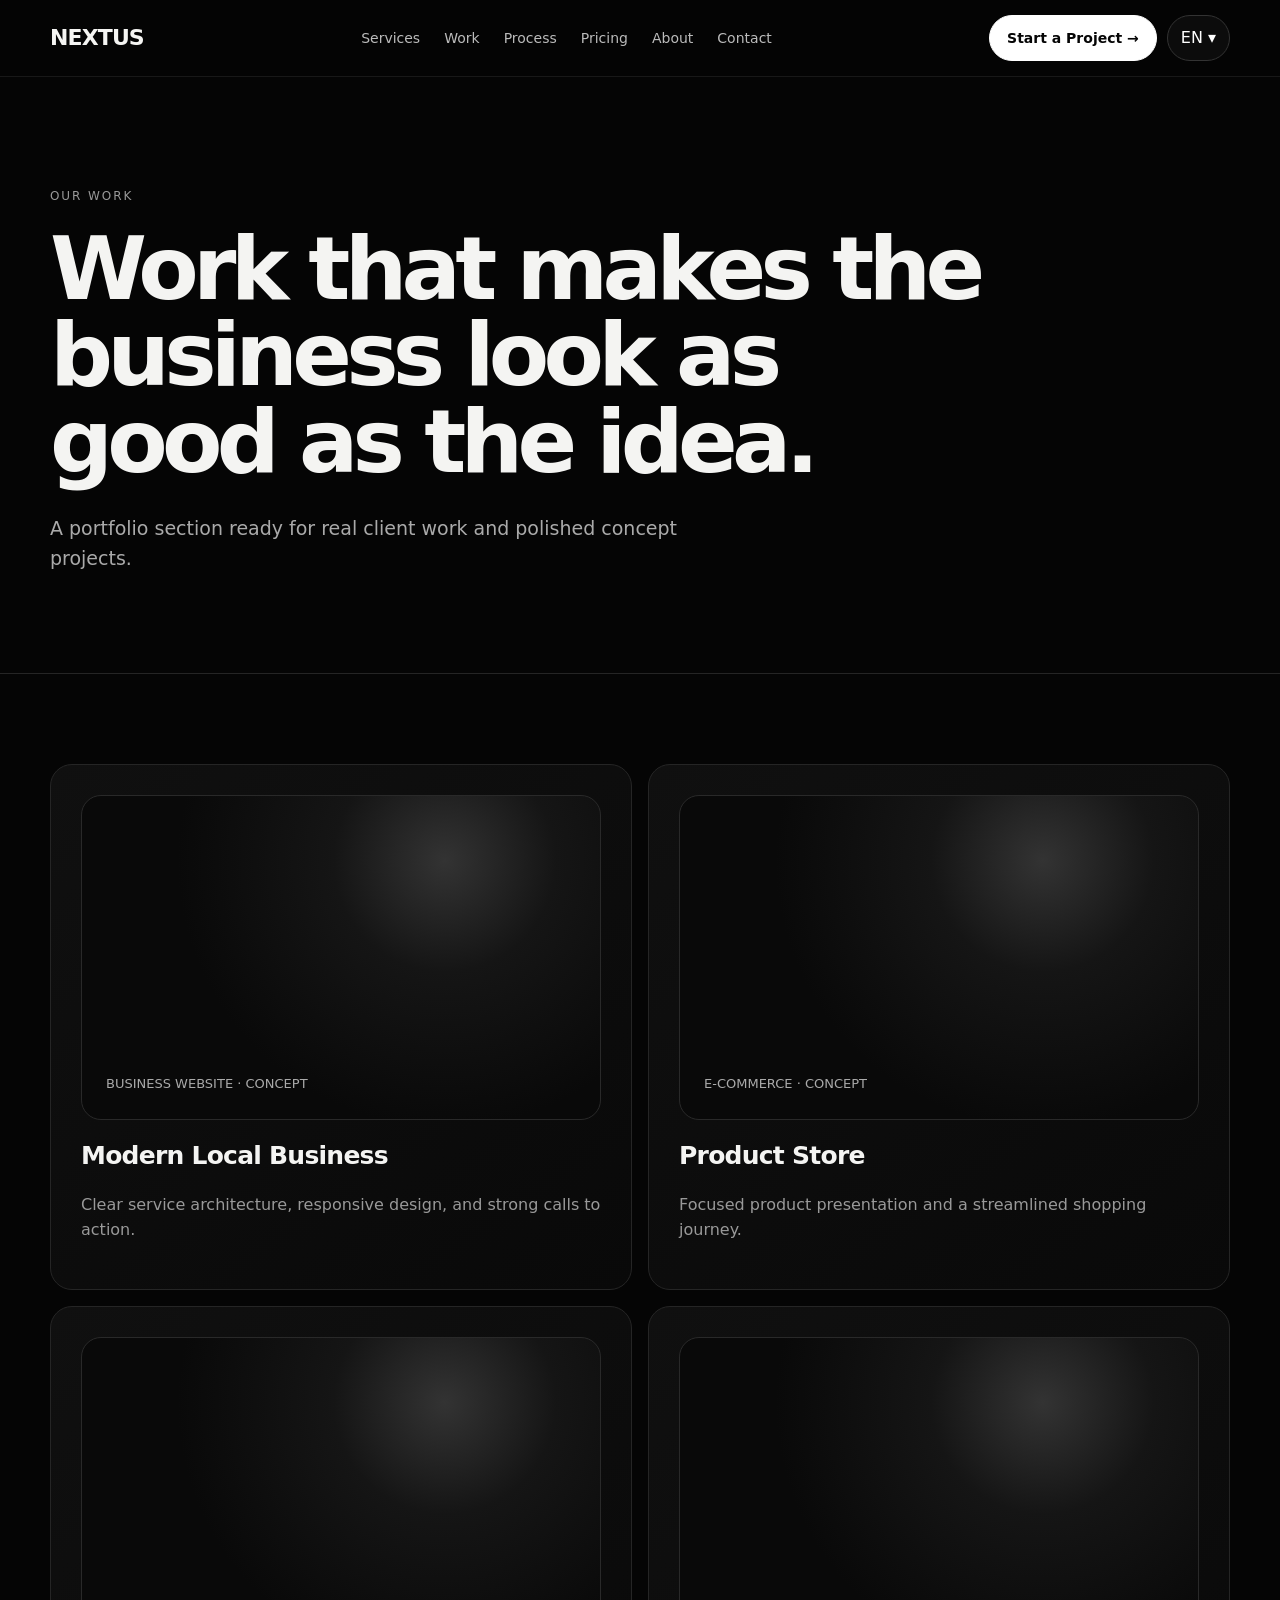
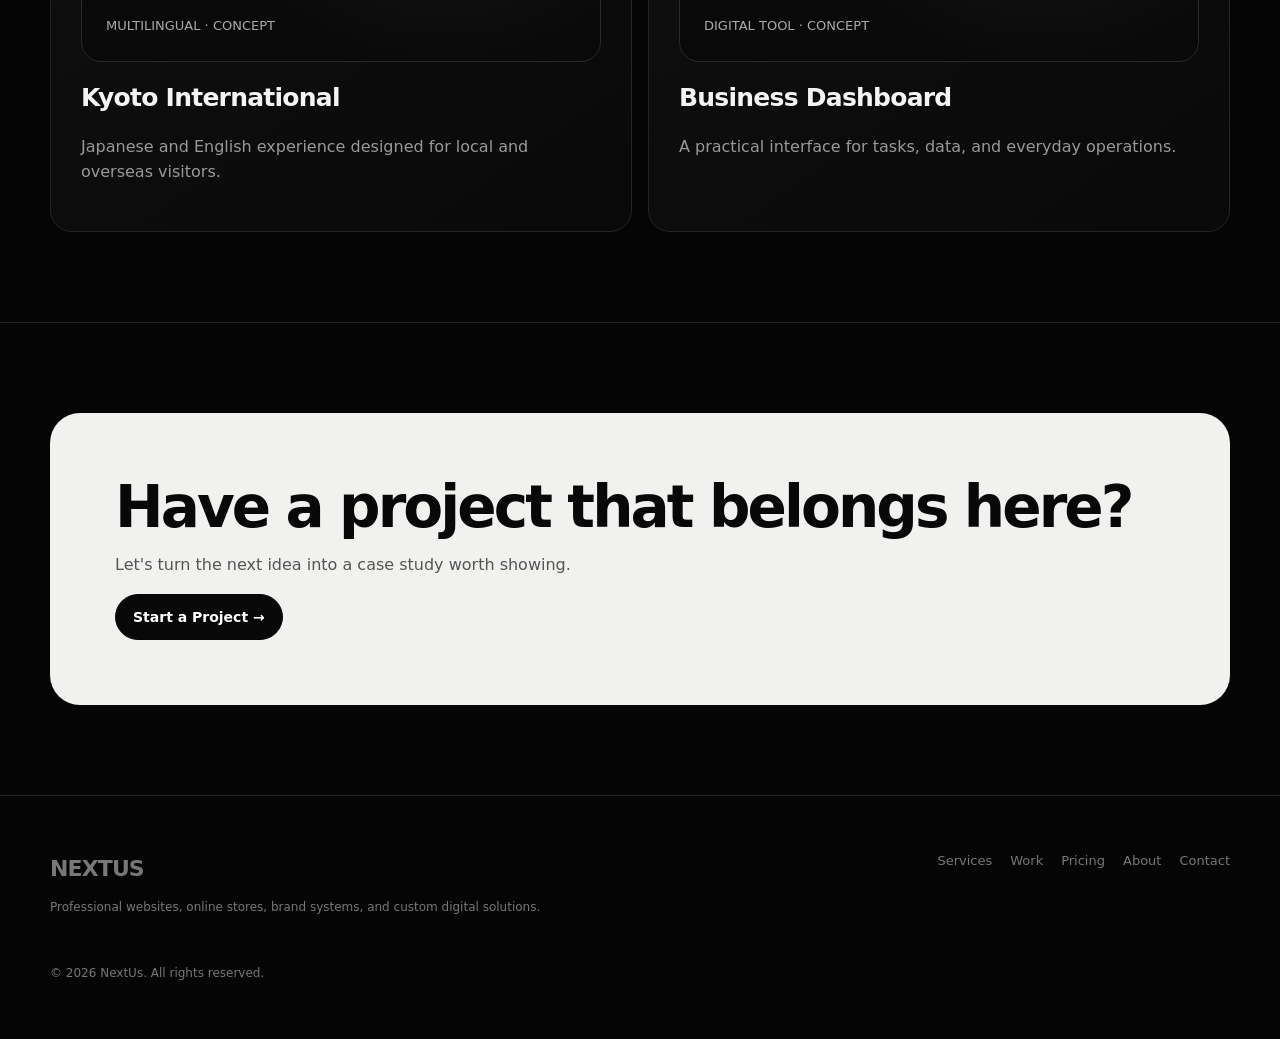
==== about.html @ 609d4f16 "Create about.html" ====
<!doctype html><html lang="en"><head><meta charset="utf-8"><meta name="viewport" content="width=device-width,initial-scale=1"><title>Our Work — NextUs</title><meta name="description" content="NextUs builds professional websites, online stores, brand systems, multilingual sites, and custom digital solutions."><style>
:root{--bg:#050505;--panel:#0d0d0d;--panel2:#111;--text:#f4f4f2;--muted:#9a9a96;--line:#252525;--max:1180px;--radius:22px}
*{box-sizing:border-box}html{scroll-behavior:smooth}body{margin:0;background:var(--bg);color:var(--text);font-family:Inter,ui-sans-serif,system-ui,-apple-system,BlinkMacSystemFont,"Segoe UI",sans-serif;line-height:1.6}a{color:inherit;text-decoration:none}button{font:inherit}
.container{width:min(calc(100% - 40px),var(--max));margin:auto}.nav{position:sticky;top:0;z-index:20;background:rgba(5,5,5,.88);backdrop-filter:blur(18px);border-bottom:1px solid rgba(255,255,255,.08)}.navin{height:76px;display:flex;align-items:center;justify-content:space-between;gap:22px}.brand{font-weight:900;letter-spacing:-.04em;font-size:22px}.links{display:flex;gap:24px;align-items:center;font-size:14px;color:#bbb}.links a:hover{color:#fff}.actions{display:flex;align-items:center;gap:10px}.btn{display:inline-flex;align-items:center;justify-content:center;border:1px solid #333;border-radius:999px;padding:11px 17px;font-weight:700;font-size:14px;transition:.2s}.btn:hover{transform:translateY(-2px);border-color:#777}.btn.primary{background:#fff;color:#050505;border-color:#fff}.lang{position:relative}.lang button{background:#0c0c0c;color:#fff;border:1px solid #333;border-radius:999px;padding:9px 13px;cursor:pointer}.langmenu{display:none;position:absolute;right:0;top:45px;background:#111;border:1px solid #333;border-radius:14px;padding:6px;min-width:130px;box-shadow:0 20px 50px #000}.lang.open .langmenu{display:block}.langmenu button{display:block;width:100%;border:0;border-radius:9px;text-align:left;padding:9px 10px;background:transparent}.langmenu button:hover{background:#222}
.menu{display:none;border:1px solid #333;background:#0c0c0c;color:#fff;border-radius:12px;padding:9px 12px}.mobile{display:none}
.hero{padding:110px 0 80px;border-bottom:1px solid var(--line)}.eyebrow{text-transform:uppercase;letter-spacing:.16em;font-size:12px;color:#999;margin-bottom:20px}.hero h1{font-size:clamp(46px,7vw,88px);line-height:.98;letter-spacing:-.065em;max-width:950px;margin:0 0 28px}.hero p{max-width:700px;color:#aaa;font-size:19px}.ctas{display:flex;gap:12px;flex-wrap:wrap;margin-top:30px}.trust{display:flex;gap:22px;flex-wrap:wrap;color:#aaa;font-size:13px;margin-top:24px}.trust span:before{content:"✓ ";color:#fff}
.section{padding:90px 0;border-bottom:1px solid var(--line)}.section-head{display:flex;justify-content:space-between;gap:30px;margin-bottom:42px}.section h2{font-size:clamp(32px,5vw,58px);line-height:1;letter-spacing:-.05em;margin:0}.section-intro{max-width:570px;color:#999}
.grid{display:grid;grid-template-columns:repeat(2,1fr);gap:16px}.grid3{display:grid;grid-template-columns:repeat(3,1fr);gap:16px}.card{background:linear-gradient(145deg,#101010,#090909);border:1px solid var(--line);border-radius:var(--radius);padding:30px;min-height:240px}.card:hover{border-color:#444}.num{font-size:12px;color:#777;letter-spacing:.12em}.card h3{font-size:25px;margin:16px 0 10px;letter-spacing:-.03em}.card p{color:#999}.list{padding:0;margin:20px 0 0;list-style:none;color:#aaa}.list li{padding:8px 0;border-top:1px solid #202020}.list li:before{content:"✓ ";color:#fff}
.darkband{background:#f1f1ef;color:#080808;border-radius:30px;padding:65px}.darkband p{color:#555}.darkband .btn{border-color:#aaa}.darkband .btn.primary{background:#080808;color:#fff;border-color:#080808}
.package{display:flex;flex-direction:column}.package.featured{border-color:#777}.price{font-size:38px;font-weight:800;letter-spacing:-.04em;margin:18px 0}.tag{display:inline-flex;border:1px solid #333;border-radius:999px;padding:5px 10px;font-size:11px;text-transform:uppercase;letter-spacing:.1em;color:#aaa;width:max-content}
.steps{display:grid;grid-template-columns:repeat(3,1fr);gap:1px;background:#252525;border:1px solid #252525}.step{background:#090909;padding:30px;min-height:180px}.step strong{font-size:13px;color:#777}.step h3{font-size:24px;margin:12px 0 8px}.step p{color:#999}
.faq details{border-top:1px solid #252525;padding:22px 0}.faq summary{cursor:pointer;font-weight:700;font-size:18px}.faq p{color:#999;max-width:760px}
.form{display:grid;gap:15px;max-width:760px}.field{display:grid;gap:7px}.field label{font-size:13px;color:#aaa}.field input,.field textarea,.field select{width:100%;background:#0c0c0c;color:#fff;border:1px solid #292929;border-radius:13px;padding:13px 14px;outline:none}.field textarea{min-height:150px;resize:vertical}.field input:focus,.field textarea:focus,.field select:focus{border-color:#777}
.workvisual{aspect-ratio:16/10;border-radius:20px;border:1px solid #292929;background:radial-gradient(circle at 70% 20%,#333 0,#151515 25%,#090909 60%);display:flex;align-items:end;padding:24px}.workvisual span{font-size:13px;color:#aaa}.muted{color:#999}.center{text-align:center}.footer{padding:55px 0;color:#777}.footergrid{display:flex;justify-content:space-between;gap:30px}.footerlinks{display:flex;gap:18px;flex-wrap:wrap;font-size:13px}.small{font-size:12px}
@media(max-width:900px){.links,.nav .actions>.btn{display:none}.menu{display:block}.mobile{display:none;position:absolute;left:20px;right:20px;top:76px;background:#0b0b0b;border:1px solid #292929;border-radius:16px;padding:15px}.mobile.open{display:grid}.mobile a{padding:12px;border-bottom:1px solid #202020}.grid,.grid3,.steps{grid-template-columns:1fr}.section-head{display:block}.section-intro{margin-top:18px}.darkband{padding:35px 25px}.hero{padding-top:75px}.footergrid{display:block}.footerlinks{margin-top:25px}}
</style></head><body>
<header class="nav"><div class="container navin">
<a class="brand" href="index.html">NEXTUS</a>
<nav class="links">
<a href="services.html" data-nav>Services</a><a href="work.html" data-nav>Work</a><a href="index.html#process" data-nav>Process</a><a href="pricing.html" data-nav>Pricing</a><a href="about.html" data-nav>About</a><a href="contact.html" data-nav>Contact</a>
</nav>
<div class="actions">
<a class="btn primary" href="contact.html" data-cta>Start a Project →</a>
<div class="lang"><button class="lang-toggle"><span data-lang-label>EN</span> ▾</button><div class="langmenu"><button data-set-lang="en">English</button><button data-set-lang="ja">日本語</button></div></div>
<button class="menu">Menu</button>
</div>
</div>
<div class="mobile"><a href="services.html">Services</a><a href="work.html">Work</a><a href="pricing.html">Pricing</a><a href="about.html">About</a><a href="contact.html">Contact</a></div>
</header>
<main><section class="hero"><div class="container"><div class="eyebrow">OUR WORK</div><h1>Work that makes the business look as good as the idea.</h1><p>A portfolio section ready for real client work and polished concept projects.</p></div></section>
<section class="section"><div class="container"><div class="grid"><div class="card"><div class="workvisual"><span>BUSINESS WEBSITE · CONCEPT</span></div><h3>Modern Local Business</h3><p>Clear service architecture, responsive design, and strong calls to action.</p></div><div class="card"><div class="workvisual"><span>E-COMMERCE · CONCEPT</span></div><h3>Product Store</h3><p>Focused product presentation and a streamlined shopping journey.</p></div><div class="card"><div class="workvisual"><span>MULTILINGUAL · CONCEPT</span></div><h3>Kyoto International</h3><p>Japanese and English experience designed for local and overseas visitors.</p></div><div class="card"><div class="workvisual"><span>DIGITAL TOOL · CONCEPT</span></div><h3>Business Dashboard</h3><p>A practical interface for tasks, data, and everyday operations.</p></div></div></div></section>
<section class="section"><div class="container"><div class="darkband"><h2>Have a project that belongs here?</h2><p>Let's turn the next idea into a case study worth showing.</p><a class="btn primary" href="contact.html" data-cta>Start a Project →</a></div></div></section></main><footer class="footer"><div class="container footergrid"><div><div class="brand">NEXTUS</div><p class="small">Professional websites, online stores, brand systems, and custom digital solutions.</p></div><div class="footerlinks"><a href="services.html">Services</a><a href="work.html">Work</a><a href="pricing.html">Pricing</a><a href="about.html">About</a><a href="contact.html">Contact</a></div></div><div class="container small" style="margin-top:35px">© 2026 NextUs. All rights reserved.</div></footer><script>
(function(){
 const root=document.documentElement;
 const translations={
  en:{
   nav:['Services','Work','Process','Pricing','About','Contact'],cta:'Start a Project →',lang:'EN',
   heroEy:'WEB DESIGN · DEVELOPMENT · DIGITAL SOLUTIONS',
   heroTitle:'Professional websites and digital tools built to help your business grow.',
   heroP:'We design and develop modern, mobile-friendly websites, online stores, brand systems, and custom digital solutions for businesses that want to look professional, work smarter, and reach more people online.',
   trust:['Custom design, not generic templates','Built for mobile, tablet, and desktop','Japanese ↔ English multilingual support','Clear process from first idea to launch']
  },
  ja:{
   nav:['サービス','実績','プロセス','料金','私たちについて','お問い合わせ'],cta:'プロジェクトを始める →',lang:'JP',
   heroEy:'WEB DESIGN · DEVELOPMENT · DIGITAL SOLUTIONS',
   heroTitle:'ビジネスの成長を支える、プロフェッショナルなWebサイトとデジタルツール。',
   heroP:'モダンでモバイル対応のWebサイト、オンラインストア、ブランドシステム、カスタムデジタルソリューションを、ビジネスの目的に合わせて設計・開発します。',
   trust:['テンプレートではなく、オリジナル設計','スマートフォン・タブレット・PCに対応','日本語 ↔ 英語の多言語対応','企画から公開まで明確なプロセス']
  }
 };
 function setLang(lang){
  const t=translations[lang]||translations.en;
  document.querySelectorAll('[data-nav]').forEach((el,i)=>el.textContent=t.nav[i]);
  document.querySelectorAll('[data-cta]').forEach(el=>el.textContent=t.cta);
  document.querySelectorAll('[data-lang-label]').forEach(el=>el.textContent=t.lang);
  document.querySelectorAll('[data-hero-ey]').forEach(el=>el.textContent=t.heroEy);
  document.querySelectorAll('[data-hero-title]').forEach(el=>el.textContent=t.heroTitle);
  document.querySelectorAll('[data-hero-p]').forEach(el=>el.textContent=t.heroP);
  document.querySelectorAll('[data-trust]').forEach((el,i)=>el.textContent=t.trust[i]);
  document.documentElement.lang=lang==='ja'?'ja':'en';
  localStorage.setItem('nextus-lang',lang);
  document.querySelector('.lang')?.classList.remove('open');
 }
 window.nextusSetLang=setLang;
 const saved=localStorage.getItem('nextus-lang')||'en'; setLang(saved);
 document.querySelector('.lang-toggle')?.addEventListener('click',e=>{e.stopPropagation();document.querySelector('.lang')?.classList.toggle('open')});
 document.querySelectorAll('[data-set-lang]').forEach(b=>b.addEventListener('click',()=>setLang(b.dataset.setLang)));
 document.querySelector('.menu')?.addEventListener('click',()=>document.querySelector('.mobile')?.classList.toggle('open'));
 document.addEventListener('click',e=>{if(!e.target.closest('.lang'))document.querySelector('.lang')?.classList.remove('open')});
})();
</script></body></html>
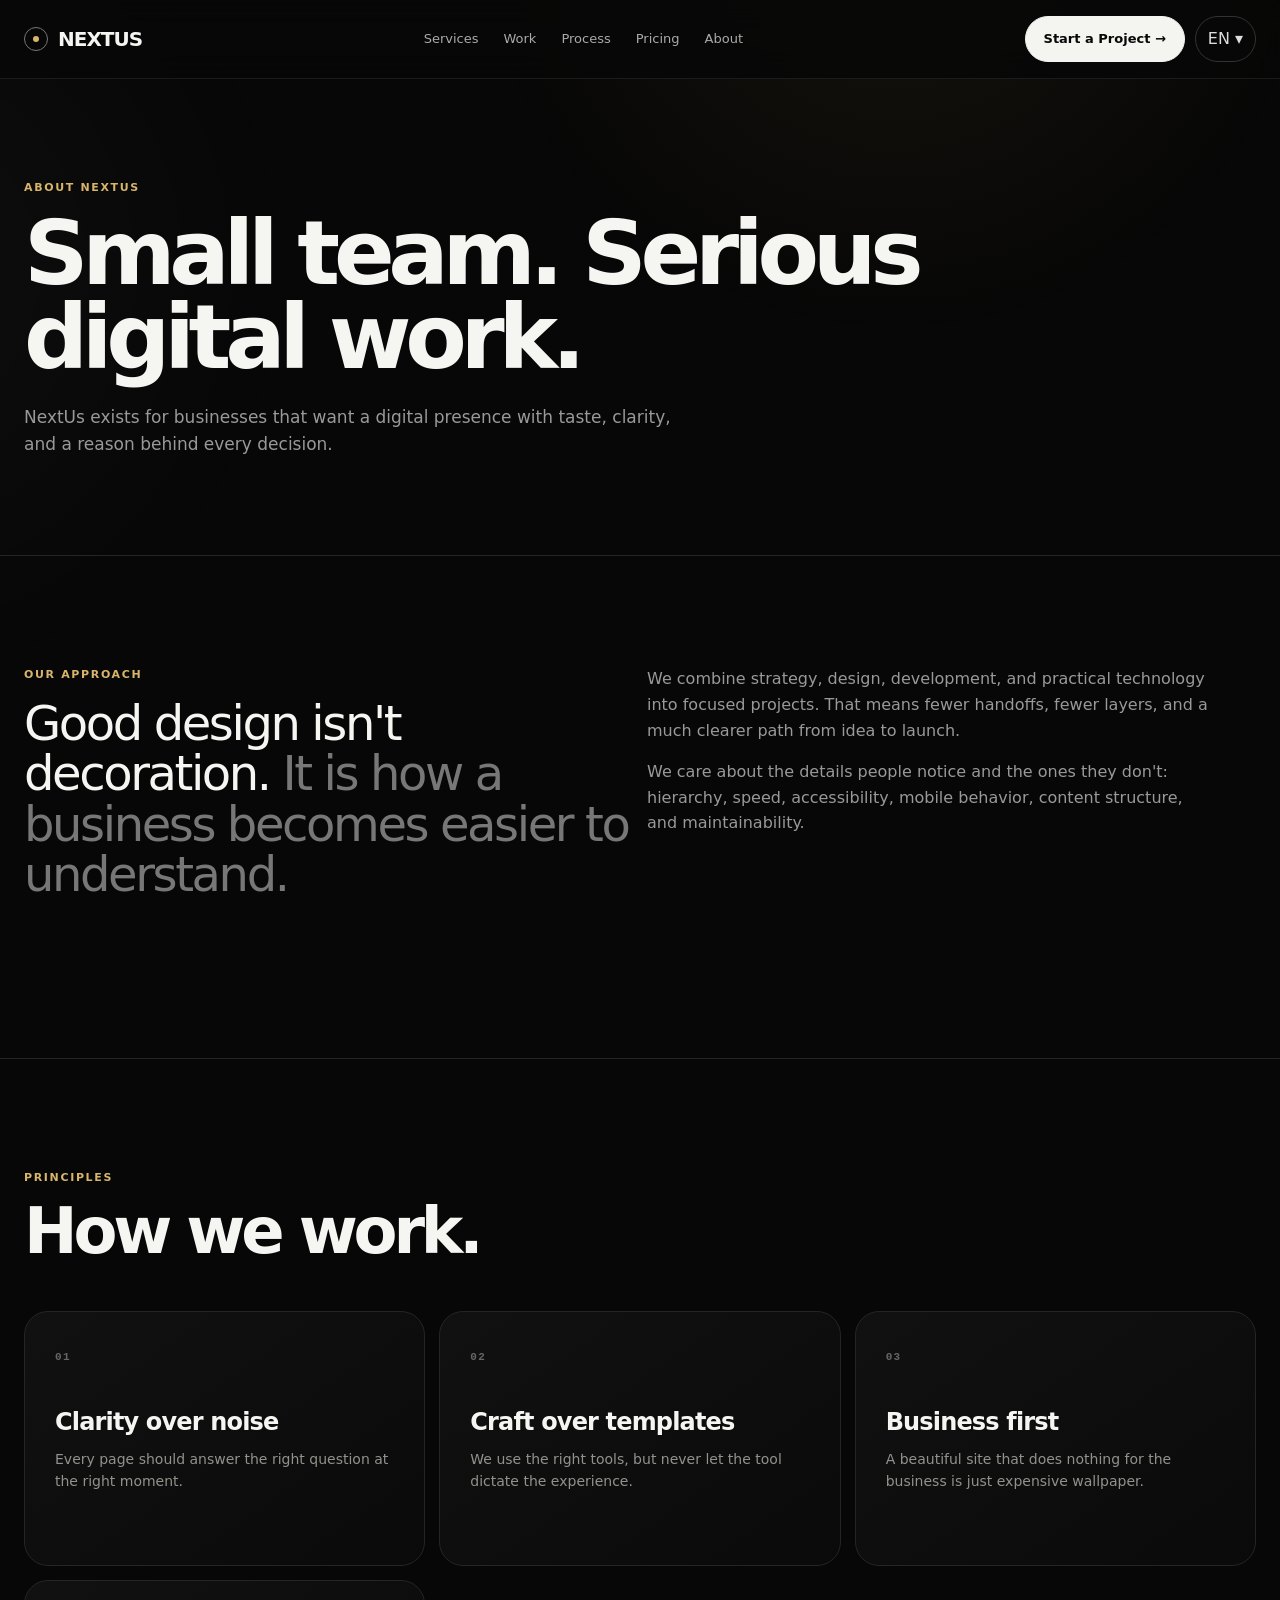
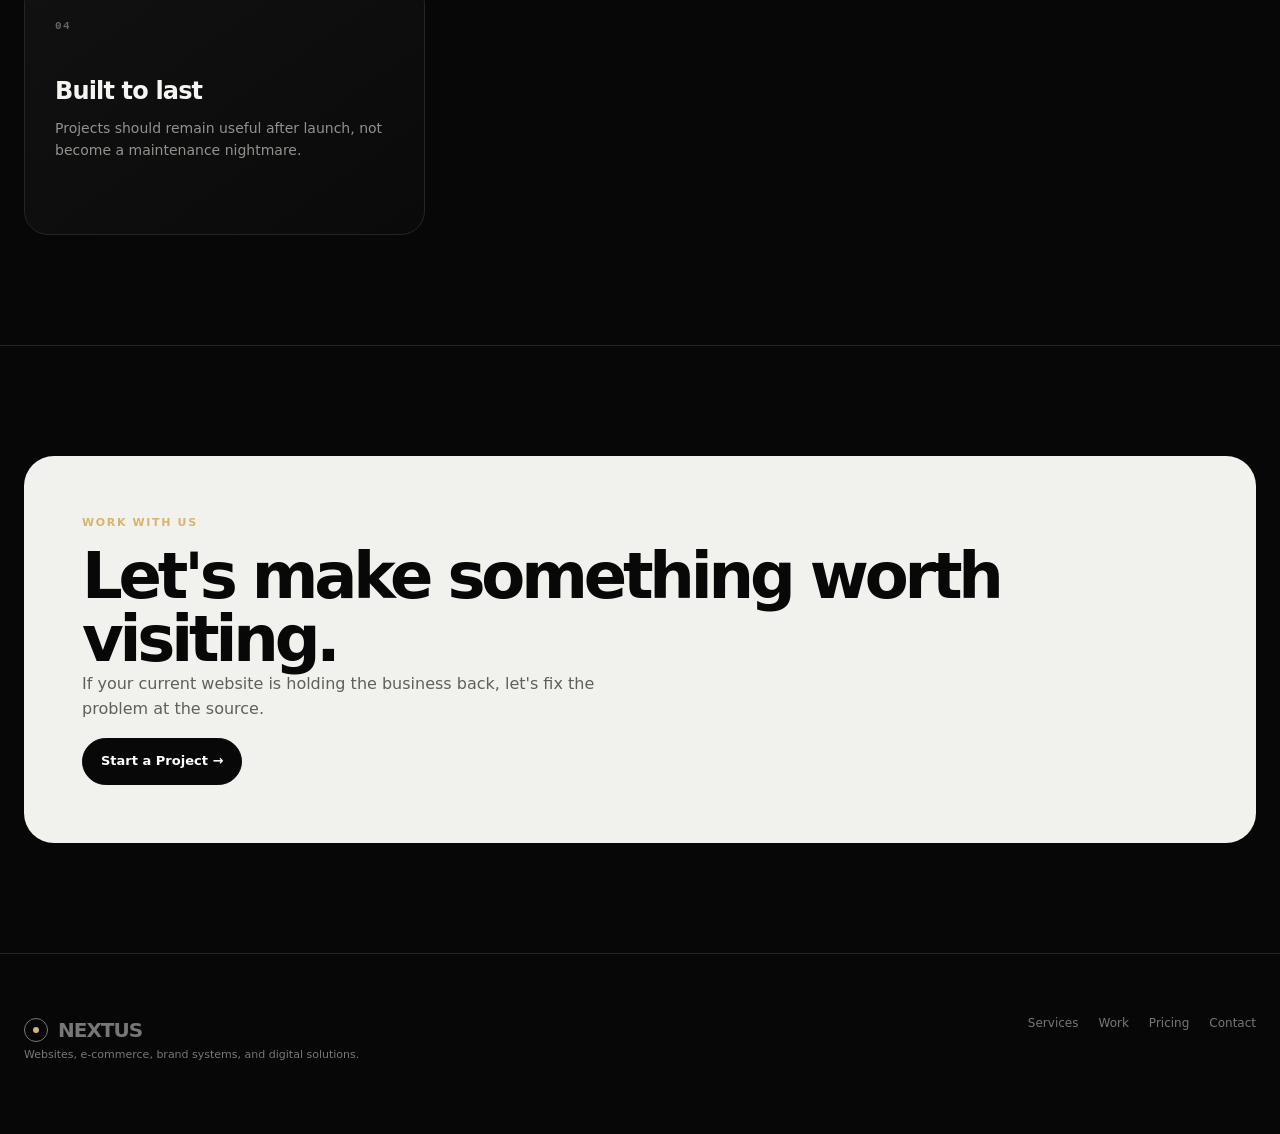
==== commit cd84706e: "Rebuild NextUs about page with premium responsive design" ====
--- a/about.html
+++ b/about.html
@@ -1,71 +1 @@
-<!doctype html><html lang="en"><head><meta charset="utf-8"><meta name="viewport" content="width=device-width,initial-scale=1"><title>Our Work — NextUs</title><meta name="description" content="NextUs builds professional websites, online stores, brand systems, multilingual sites, and custom digital solutions."><style>
-:root{--bg:#050505;--panel:#0d0d0d;--panel2:#111;--text:#f4f4f2;--muted:#9a9a96;--line:#252525;--max:1180px;--radius:22px}
-*{box-sizing:border-box}html{scroll-behavior:smooth}body{margin:0;background:var(--bg);color:var(--text);font-family:Inter,ui-sans-serif,system-ui,-apple-system,BlinkMacSystemFont,"Segoe UI",sans-serif;line-height:1.6}a{color:inherit;text-decoration:none}button{font:inherit}
-.container{width:min(calc(100% - 40px),var(--max));margin:auto}.nav{position:sticky;top:0;z-index:20;background:rgba(5,5,5,.88);backdrop-filter:blur(18px);border-bottom:1px solid rgba(255,255,255,.08)}.navin{height:76px;display:flex;align-items:center;justify-content:space-between;gap:22px}.brand{font-weight:900;letter-spacing:-.04em;font-size:22px}.links{display:flex;gap:24px;align-items:center;font-size:14px;color:#bbb}.links a:hover{color:#fff}.actions{display:flex;align-items:center;gap:10px}.btn{display:inline-flex;align-items:center;justify-content:center;border:1px solid #333;border-radius:999px;padding:11px 17px;font-weight:700;font-size:14px;transition:.2s}.btn:hover{transform:translateY(-2px);border-color:#777}.btn.primary{background:#fff;color:#050505;border-color:#fff}.lang{position:relative}.lang button{background:#0c0c0c;color:#fff;border:1px solid #333;border-radius:999px;padding:9px 13px;cursor:pointer}.langmenu{display:none;position:absolute;right:0;top:45px;background:#111;border:1px solid #333;border-radius:14px;padding:6px;min-width:130px;box-shadow:0 20px 50px #000}.lang.open .langmenu{display:block}.langmenu button{display:block;width:100%;border:0;border-radius:9px;text-align:left;padding:9px 10px;background:transparent}.langmenu button:hover{background:#222}
-.menu{display:none;border:1px solid #333;background:#0c0c0c;color:#fff;border-radius:12px;padding:9px 12px}.mobile{display:none}
-.hero{padding:110px 0 80px;border-bottom:1px solid var(--line)}.eyebrow{text-transform:uppercase;letter-spacing:.16em;font-size:12px;color:#999;margin-bottom:20px}.hero h1{font-size:clamp(46px,7vw,88px);line-height:.98;letter-spacing:-.065em;max-width:950px;margin:0 0 28px}.hero p{max-width:700px;color:#aaa;font-size:19px}.ctas{display:flex;gap:12px;flex-wrap:wrap;margin-top:30px}.trust{display:flex;gap:22px;flex-wrap:wrap;color:#aaa;font-size:13px;margin-top:24px}.trust span:before{content:"✓ ";color:#fff}
-.section{padding:90px 0;border-bottom:1px solid var(--line)}.section-head{display:flex;justify-content:space-between;gap:30px;margin-bottom:42px}.section h2{font-size:clamp(32px,5vw,58px);line-height:1;letter-spacing:-.05em;margin:0}.section-intro{max-width:570px;color:#999}
-.grid{display:grid;grid-template-columns:repeat(2,1fr);gap:16px}.grid3{display:grid;grid-template-columns:repeat(3,1fr);gap:16px}.card{background:linear-gradient(145deg,#101010,#090909);border:1px solid var(--line);border-radius:var(--radius);padding:30px;min-height:240px}.card:hover{border-color:#444}.num{font-size:12px;color:#777;letter-spacing:.12em}.card h3{font-size:25px;margin:16px 0 10px;letter-spacing:-.03em}.card p{color:#999}.list{padding:0;margin:20px 0 0;list-style:none;color:#aaa}.list li{padding:8px 0;border-top:1px solid #202020}.list li:before{content:"✓ ";color:#fff}
-.darkband{background:#f1f1ef;color:#080808;border-radius:30px;padding:65px}.darkband p{color:#555}.darkband .btn{border-color:#aaa}.darkband .btn.primary{background:#080808;color:#fff;border-color:#080808}
-.package{display:flex;flex-direction:column}.package.featured{border-color:#777}.price{font-size:38px;font-weight:800;letter-spacing:-.04em;margin:18px 0}.tag{display:inline-flex;border:1px solid #333;border-radius:999px;padding:5px 10px;font-size:11px;text-transform:uppercase;letter-spacing:.1em;color:#aaa;width:max-content}
-.steps{display:grid;grid-template-columns:repeat(3,1fr);gap:1px;background:#252525;border:1px solid #252525}.step{background:#090909;padding:30px;min-height:180px}.step strong{font-size:13px;color:#777}.step h3{font-size:24px;margin:12px 0 8px}.step p{color:#999}
-.faq details{border-top:1px solid #252525;padding:22px 0}.faq summary{cursor:pointer;font-weight:700;font-size:18px}.faq p{color:#999;max-width:760px}
-.form{display:grid;gap:15px;max-width:760px}.field{display:grid;gap:7px}.field label{font-size:13px;color:#aaa}.field input,.field textarea,.field select{width:100%;background:#0c0c0c;color:#fff;border:1px solid #292929;border-radius:13px;padding:13px 14px;outline:none}.field textarea{min-height:150px;resize:vertical}.field input:focus,.field textarea:focus,.field select:focus{border-color:#777}
-.workvisual{aspect-ratio:16/10;border-radius:20px;border:1px solid #292929;background:radial-gradient(circle at 70% 20%,#333 0,#151515 25%,#090909 60%);display:flex;align-items:end;padding:24px}.workvisual span{font-size:13px;color:#aaa}.muted{color:#999}.center{text-align:center}.footer{padding:55px 0;color:#777}.footergrid{display:flex;justify-content:space-between;gap:30px}.footerlinks{display:flex;gap:18px;flex-wrap:wrap;font-size:13px}.small{font-size:12px}
-@media(max-width:900px){.links,.nav .actions>.btn{display:none}.menu{display:block}.mobile{display:none;position:absolute;left:20px;right:20px;top:76px;background:#0b0b0b;border:1px solid #292929;border-radius:16px;padding:15px}.mobile.open{display:grid}.mobile a{padding:12px;border-bottom:1px solid #202020}.grid,.grid3,.steps{grid-template-columns:1fr}.section-head{display:block}.section-intro{margin-top:18px}.darkband{padding:35px 25px}.hero{padding-top:75px}.footergrid{display:block}.footerlinks{margin-top:25px}}
-</style></head><body>
-<header class="nav"><div class="container navin">
-<a class="brand" href="index.html">NEXTUS</a>
-<nav class="links">
-<a href="services.html" data-nav>Services</a><a href="work.html" data-nav>Work</a><a href="index.html#process" data-nav>Process</a><a href="pricing.html" data-nav>Pricing</a><a href="about.html" data-nav>About</a><a href="contact.html" data-nav>Contact</a>
-</nav>
-<div class="actions">
-<a class="btn primary" href="contact.html" data-cta>Start a Project →</a>
-<div class="lang"><button class="lang-toggle"><span data-lang-label>EN</span> ▾</button><div class="langmenu"><button data-set-lang="en">English</button><button data-set-lang="ja">日本語</button></div></div>
-<button class="menu">Menu</button>
-</div>
-</div>
-<div class="mobile"><a href="services.html">Services</a><a href="work.html">Work</a><a href="pricing.html">Pricing</a><a href="about.html">About</a><a href="contact.html">Contact</a></div>
-</header>
-<main><section class="hero"><div class="container"><div class="eyebrow">OUR WORK</div><h1>Work that makes the business look as good as the idea.</h1><p>A portfolio section ready for real client work and polished concept projects.</p></div></section>
-<section class="section"><div class="container"><div class="grid"><div class="card"><div class="workvisual"><span>BUSINESS WEBSITE · CONCEPT</span></div><h3>Modern Local Business</h3><p>Clear service architecture, responsive design, and strong calls to action.</p></div><div class="card"><div class="workvisual"><span>E-COMMERCE · CONCEPT</span></div><h3>Product Store</h3><p>Focused product presentation and a streamlined shopping journey.</p></div><div class="card"><div class="workvisual"><span>MULTILINGUAL · CONCEPT</span></div><h3>Kyoto International</h3><p>Japanese and English experience designed for local and overseas visitors.</p></div><div class="card"><div class="workvisual"><span>DIGITAL TOOL · CONCEPT</span></div><h3>Business Dashboard</h3><p>A practical interface for tasks, data, and everyday operations.</p></div></div></div></section>
-<section class="section"><div class="container"><div class="darkband"><h2>Have a project that belongs here?</h2><p>Let's turn the next idea into a case study worth showing.</p><a class="btn primary" href="contact.html" data-cta>Start a Project →</a></div></div></section></main><footer class="footer"><div class="container footergrid"><div><div class="brand">NEXTUS</div><p class="small">Professional websites, online stores, brand systems, and custom digital solutions.</p></div><div class="footerlinks"><a href="services.html">Services</a><a href="work.html">Work</a><a href="pricing.html">Pricing</a><a href="about.html">About</a><a href="contact.html">Contact</a></div></div><div class="container small" style="margin-top:35px">© 2026 NextUs. All rights reserved.</div></footer><script>
-(function(){
- const root=document.documentElement;
- const translations={
-  en:{
-   nav:['Services','Work','Process','Pricing','About','Contact'],cta:'Start a Project →',lang:'EN',
-   heroEy:'WEB DESIGN · DEVELOPMENT · DIGITAL SOLUTIONS',
-   heroTitle:'Professional websites and digital tools built to help your business grow.',
-   heroP:'We design and develop modern, mobile-friendly websites, online stores, brand systems, and custom digital solutions for businesses that want to look professional, work smarter, and reach more people online.',
-   trust:['Custom design, not generic templates','Built for mobile, tablet, and desktop','Japanese ↔ English multilingual support','Clear process from first idea to launch']
-  },
-  ja:{
-   nav:['サービス','実績','プロセス','料金','私たちについて','お問い合わせ'],cta:'プロジェクトを始める →',lang:'JP',
-   heroEy:'WEB DESIGN · DEVELOPMENT · DIGITAL SOLUTIONS',
-   heroTitle:'ビジネスの成長を支える、プロフェッショナルなWebサイトとデジタルツール。',
-   heroP:'モダンでモバイル対応のWebサイト、オンラインストア、ブランドシステム、カスタムデジタルソリューションを、ビジネスの目的に合わせて設計・開発します。',
-   trust:['テンプレートではなく、オリジナル設計','スマートフォン・タブレット・PCに対応','日本語 ↔ 英語の多言語対応','企画から公開まで明確なプロセス']
-  }
- };
- function setLang(lang){
-  const t=translations[lang]||translations.en;
-  document.querySelectorAll('[data-nav]').forEach((el,i)=>el.textContent=t.nav[i]);
-  document.querySelectorAll('[data-cta]').forEach(el=>el.textContent=t.cta);
-  document.querySelectorAll('[data-lang-label]').forEach(el=>el.textContent=t.lang);
-  document.querySelectorAll('[data-hero-ey]').forEach(el=>el.textContent=t.heroEy);
-  document.querySelectorAll('[data-hero-title]').forEach(el=>el.textContent=t.heroTitle);
-  document.querySelectorAll('[data-hero-p]').forEach(el=>el.textContent=t.heroP);
-  document.querySelectorAll('[data-trust]').forEach((el,i)=>el.textContent=t.trust[i]);
-  document.documentElement.lang=lang==='ja'?'ja':'en';
-  localStorage.setItem('nextus-lang',lang);
-  document.querySelector('.lang')?.classList.remove('open');
- }
- window.nextusSetLang=setLang;
- const saved=localStorage.getItem('nextus-lang')||'en'; setLang(saved);
- document.querySelector('.lang-toggle')?.addEventListener('click',e=>{e.stopPropagation();document.querySelector('.lang')?.classList.toggle('open')});
- document.querySelectorAll('[data-set-lang]').forEach(b=>b.addEventListener('click',()=>setLang(b.dataset.setLang)));
- document.querySelector('.menu')?.addEventListener('click',()=>document.querySelector('.mobile')?.classList.toggle('open'));
- document.addEventListener('click',e=>{if(!e.target.closest('.lang'))document.querySelector('.lang')?.classList.remove('open')});
-})();
-</script></body></html>
+<!doctype html><html lang="en"><head><meta charset="utf-8"><meta name="viewport" content="width=device-width,initial-scale=1"><title>About — NextUs</title><meta name="description" content="About NextUs, a small digital studio building thoughtful websites and digital systems."><link rel="stylesheet" href="styles.css"></head><body><header class="nav"><div class="container navin"><a class="brand" href="index.html"><span class="mark"></span>NEXTUS</a><nav class="links"><a href="services.html">Services</a><a href="work.html">Work</a><a href="index.html#process">Process</a><a href="pricing.html">Pricing</a><a href="about.html">About</a></nav><div class="actions"><a class="btn primary" href="contact.html">Start a Project →</a><div class="lang"><button class="lang-toggle"><span data-lang-label>EN</span> ▾</button><div class="lang-menu"><button data-set-lang="en">English</button><button data-set-lang="ja">日本語</button></div></div><button class="menu">Menu</button></div></div><div class="mobile-nav"><a href="services.html">Services</a><a href="work.html">Work</a><a href="index.html#process">Process</a><a href="pricing.html">Pricing</a><a href="about.html">About</a><a href="contact.html">Contact</a></div></header><main><section class="page-hero"><div class="container"><div class="kicker">About NextUs</div><h1>Small team. Serious digital work.</h1><p>NextUs exists for businesses that want a digital presence with taste, clarity, and a reason behind every decision.</p></div></section><section class="section"><div class="container grid-2"><div><div class="kicker">Our approach</div><p class="quote">Good design isn't decoration. <span>It is how a business becomes easier to understand.</span></p></div><div><p class="intro">We combine strategy, design, development, and practical technology into focused projects. That means fewer handoffs, fewer layers, and a much clearer path from idea to launch.</p><p class="intro">We care about the details people notice and the ones they don't: hierarchy, speed, accessibility, mobile behavior, content structure, and maintainability.</p></div></div></section><section class="section"><div class="container"><div class="section-head"><div><div class="kicker">Principles</div><h2>How we work.</h2></div></div><div class="grid"><div class="card"><span class="card-num">01</span><h3>Clarity over noise</h3><p>Every page should answer the right question at the right moment.</p></div><div class="card"><span class="card-num">02</span><h3>Craft over templates</h3><p>We use the right tools, but never let the tool dictate the experience.</p></div><div class="card"><span class="card-num">03</span><h3>Business first</h3><p>A beautiful site that does nothing for the business is just expensive wallpaper.</p></div><div class="card"><span class="card-num">04</span><h3>Built to last</h3><p>Projects should remain useful after launch, not become a maintenance nightmare.</p></div></div></div></section><section class="section"><div class="container"><div class="feature"><div class="kicker">Work with us</div><h2>Let's make something worth visiting.</h2><p class="intro">If your current website is holding the business back, let's fix the problem at the source.</p><a class="btn primary" href="contact.html">Start a Project →</a></div></div></section></main><footer class="footer"><div class="container footer-grid"><div><a class="brand" href="index.html"><span class="mark"></span>NEXTUS</a><p class="small">Websites, e-commerce, brand systems, and digital solutions.</p></div><div class="footer-links"><a href="services.html">Services</a><a href="work.html">Work</a><a href="pricing.html">Pricing</a><a href="contact.html">Contact</a></div></div></footer><script src="script.js"></script></body></html>
--- a/styles.css
+++ b/styles.css
@@ -0,0 +1 @@
+:root{--bg:#070707;--surface:#0d0d0d;--text:#f5f5f2;--muted:#989894;--line:#252525;--accent:#d8b56a;--max:1240px;--radius:24px}*{box-sizing:border-box}html{scroll-behavior:smooth}body{margin:0;background:var(--bg);color:var(--text);font-family:Inter,ui-sans-serif,system-ui,-apple-system,BlinkMacSystemFont,"Segoe UI",sans-serif;line-height:1.6;-webkit-font-smoothing:antialiased}body:before{content:"";position:fixed;inset:0;pointer-events:none;background:radial-gradient(circle at 70% -10%,rgba(216,181,106,.08),transparent 32%),radial-gradient(circle at -10% 30%,rgba(255,255,255,.035),transparent 28%);z-index:-1}a{color:inherit;text-decoration:none}button,input,textarea,select{font:inherit}.container{width:min(calc(100% - 48px),var(--max));margin:auto}.nav{position:sticky;top:0;z-index:50;background:rgba(7,7,7,.86);backdrop-filter:blur(16px);border-bottom:1px solid rgba(255,255,255,.08)}.navin{height:78px;display:flex;align-items:center;justify-content:space-between;gap:28px}.brand{display:flex;align-items:center;gap:10px;font-size:20px;font-weight:850;letter-spacing:-.05em}.mark{width:24px;height:24px;border:1px solid #777;border-radius:50%;position:relative}.mark:after{content:"";position:absolute;width:6px;height:6px;background:var(--accent);border-radius:50%;top:8px;left:8px}.links{display:flex;gap:25px;align-items:center;font-size:13px;color:#aaa}.links a{transition:.2s}.links a:hover,.links a.active{color:#fff}.actions{display:flex;gap:10px;align-items:center}.btn{display:inline-flex;align-items:center;justify-content:center;gap:8px;border:1px solid #333;border-radius:999px;padding:12px 18px;font-size:13px;font-weight:750;transition:transform .2s,border-color .2s,background .2s}.btn:hover{transform:translateY(-2px);border-color:#777}.btn.primary{background:#f4f4f1;color:#080808;border-color:#f4f4f1}.btn.gold{background:var(--accent);border-color:var(--accent);color:#0b0b0b}.lang{position:relative}.lang-toggle{background:transparent;color:#ddd;border:1px solid #333;border-radius:999px;padding:9px 12px;cursor:pointer}.lang-menu{display:none;position:absolute;right:0;top:44px;padding:6px;background:#111;border:1px solid #333;border-radius:14px;min-width:130px;box-shadow:0 20px 60px #000}.lang.open .lang-menu{display:block}.lang-menu button{display:block;width:100%;padding:9px 10px;text-align:left;background:none;color:#ddd;border:0;border-radius:9px;cursor:pointer}.lang-menu button:hover{background:#202020}.menu{display:none;background:#111;color:#fff;border:1px solid #333;border-radius:12px;padding:9px 12px}.mobile-nav{display:none}.hero{min-height:calc(100vh - 78px);display:flex;align-items:center;padding:100px 0 110px;border-bottom:1px solid var(--line)}.hero-grid{display:grid;grid-template-columns:1.25fr .75fr;gap:70px;align-items:end}.eyebrow{display:flex;align-items:center;gap:10px;color:#aaa;font-size:11px;font-weight:700;letter-spacing:.16em;text-transform:uppercase;margin-bottom:24px}.eyebrow:before{content:"";width:30px;height:1px;background:var(--accent)}h1,h2,h3,p{margin-top:0}.hero h1{font-size:clamp(50px,7vw,100px);line-height:.94;letter-spacing:-.075em;max-width:950px;margin-bottom:30px}.hero h1 em{font-style:normal;color:#9b9b96}.hero-copy{max-width:610px;color:#a6a6a1;font-size:17px}.ctas{display:flex;gap:11px;flex-wrap:wrap;margin-top:30px}.hero-meta{border-left:1px solid #333;padding-left:24px;color:#92928d;font-size:13px}.hero-meta strong{display:block;color:#eee;font-size:34px;letter-spacing:-.05em;margin-bottom:4px}.hero-meta div+div{margin-top:28px}.section{padding:110px 0;border-bottom:1px solid var(--line)}.section-head{display:grid;grid-template-columns:1fr .8fr;gap:60px;align-items:end;margin-bottom:48px}.section h2{font-size:clamp(38px,5vw,66px);line-height:.98;letter-spacing:-.065em;margin-bottom:0}.intro{color:#999;max-width:570px;font-size:16px}.kicker{color:var(--accent);font-size:11px;letter-spacing:.15em;text-transform:uppercase;font-weight:750;margin-bottom:14px}.grid{display:grid;grid-template-columns:repeat(3,1fr);gap:14px}.grid-2{display:grid;grid-template-columns:repeat(2,1fr);gap:14px}.card{background:linear-gradient(145deg,#111,#0a0a0a);border:1px solid var(--line);border-radius:var(--radius);padding:30px;min-height:255px;transition:transform .25s,border-color .25s,background .25s}.card:hover{transform:translateY(-4px);border-color:#4a4a4a;background:#101010}.card-num{font:600 11px/1 ui-monospace,SFMono-Regular,monospace;color:#666;letter-spacing:.12em}.card h3{font-size:24px;line-height:1.1;letter-spacing:-.035em;margin:42px 0 12px}.card p{color:#92928d;font-size:14px;margin-bottom:0}.arrow{display:inline-flex;margin-top:25px;color:#ddd;font-size:13px}.feature{background:#f1f1ee;color:#080808;border-radius:30px;padding:58px}.feature .intro{color:#5f5f5b}.feature .btn{border-color:#aaa}.feature .btn.primary{background:#080808;color:#fff;border-color:#080808}.numbers{display:grid;grid-template-columns:repeat(4,1fr);border:1px solid var(--line);border-radius:22px;overflow:hidden}.number{padding:28px;border-right:1px solid var(--line)}.number:last-child{border-right:0}.number strong{font-size:42px;letter-spacing:-.06em;display:block}.number span{font-size:12px;color:#777}.process{display:grid;grid-template-columns:repeat(6,1fr);gap:1px;background:#282828;border:1px solid #282828}.step{background:#0a0a0a;padding:25px;min-height:190px}.step b{font:600 11px ui-monospace,monospace;color:#666}.step h3{font-size:19px;margin:34px 0 8px}.step p{font-size:13px;color:#888}.case{display:grid;grid-template-columns:1fr 1fr;min-height:430px;border:1px solid var(--line);border-radius:28px;overflow:hidden;background:#0d0d0d}.case-visual{position:relative;min-height:350px;background:radial-gradient(circle at 70% 25%,#464646 0,#181818 27%,#0a0a0a 68%);display:flex;align-items:flex-end;padding:28px}.case-visual:after{content:"NEXTUS / SELECTED WORK";font:600 10px ui-monospace,monospace;color:#777;letter-spacing:.14em}.case-copy{padding:45px;display:flex;flex-direction:column;justify-content:center}.case-copy h3{font-size:38px;line-height:1;letter-spacing:-.055em;margin:10px 0 18px}.case-copy p{color:#999}.tags{display:flex;gap:7px;flex-wrap:wrap;margin-top:18px}.tag{border:1px solid #333;color:#aaa;border-radius:999px;padding:5px 9px;font-size:10px}.pricing{display:grid;grid-template-columns:repeat(3,1fr);gap:14px}.price{font-size:44px;letter-spacing:-.06em;margin:20px 0 6px}.price small{font-size:12px;color:#777;letter-spacing:0}.list{list-style:none;padding:0;margin:26px 0 0;color:#999;font-size:13px}.list li{padding:9px 0;border-top:1px solid #222}.list li:before{content:"✓";color:#eee;margin-right:9px}.faq details{border-top:1px solid #262626;padding:22px 0}.faq summary{cursor:pointer;font-size:17px;font-weight:700}.faq p{color:#90908b;max-width:760px;margin:13px 0 0}.contact-grid{display:grid;grid-template-columns:.7fr 1.3fr;gap:80px}.contact-info p{color:#999}.form{display:grid;gap:16px}.field{display:grid;gap:7px}.field label{font-size:12px;color:#999}.field input,.field textarea,.field select{width:100%;background:#0c0c0c;border:1px solid #292929;border-radius:13px;color:#fff;padding:14px;outline:none}.field textarea{min-height:150px;resize:vertical}.field input:focus,.field textarea:focus,.field select:focus{border-color:#777}.footer{padding:60px 0;color:#777}.footer-grid{display:flex;justify-content:space-between;gap:30px}.footer-links{display:flex;gap:20px;flex-wrap:wrap;font-size:12px}.small{font-size:11px}.status{display:inline-flex;align-items:center;gap:7px;font-size:11px;color:#888}.status i{width:7px;height:7px;background:#78a56c;border-radius:50%}.reveal{opacity:0;transform:translateY(18px);transition:.7s ease}.reveal.visible{opacity:1;transform:none}.page-hero{padding:100px 0 80px;border-bottom:1px solid var(--line)}.page-hero h1{font-size:clamp(52px,7vw,90px);line-height:.94;letter-spacing:-.07em;max-width:950px;margin-bottom:25px}.page-hero p{max-width:650px;color:#999;font-size:17px}.quote{font-size:clamp(28px,4vw,48px);line-height:1.05;letter-spacing:-.05em;max-width:900px}.quote span{color:#777}@media(max-width:950px){.links,.actions>.btn{display:none}.menu{display:block}.mobile-nav{position:absolute;top:78px;left:16px;right:16px;background:#0d0d0d;border:1px solid #292929;border-radius:16px;padding:8px}.mobile-nav.open{display:block}.mobile-nav a{display:block;padding:12px;border-bottom:1px solid #202020;font-size:14px}.hero-grid,.section-head,.contact-grid,.case{grid-template-columns:1fr}.hero{min-height:auto;padding:80px 0}.hero-meta{margin-top:20px}.grid,.pricing{grid-template-columns:1fr 1fr}.process{grid-template-columns:repeat(3,1fr)}}@media(max-width:620px){.container{width:min(calc(100% - 30px),var(--max))}.navin{height:70px}.hero{padding:65px 0 80px}.hero h1,.page-hero h1{font-size:clamp(45px,15vw,68px)}.section{padding:75px 0}.grid,.grid-2,.pricing,.numbers{grid-template-columns:1fr}.number{border-right:0;border-bottom:1px solid var(--line)}.number:last-child{border-bottom:0}.process{grid-template-columns:1fr}.step{min-height:150px}.feature{padding:34px 24px}.case-copy{padding:30px}.case-copy h3{font-size:30px}.footer-grid{display:block}.footer-links{margin-top:25px}.lang{display:block}}
